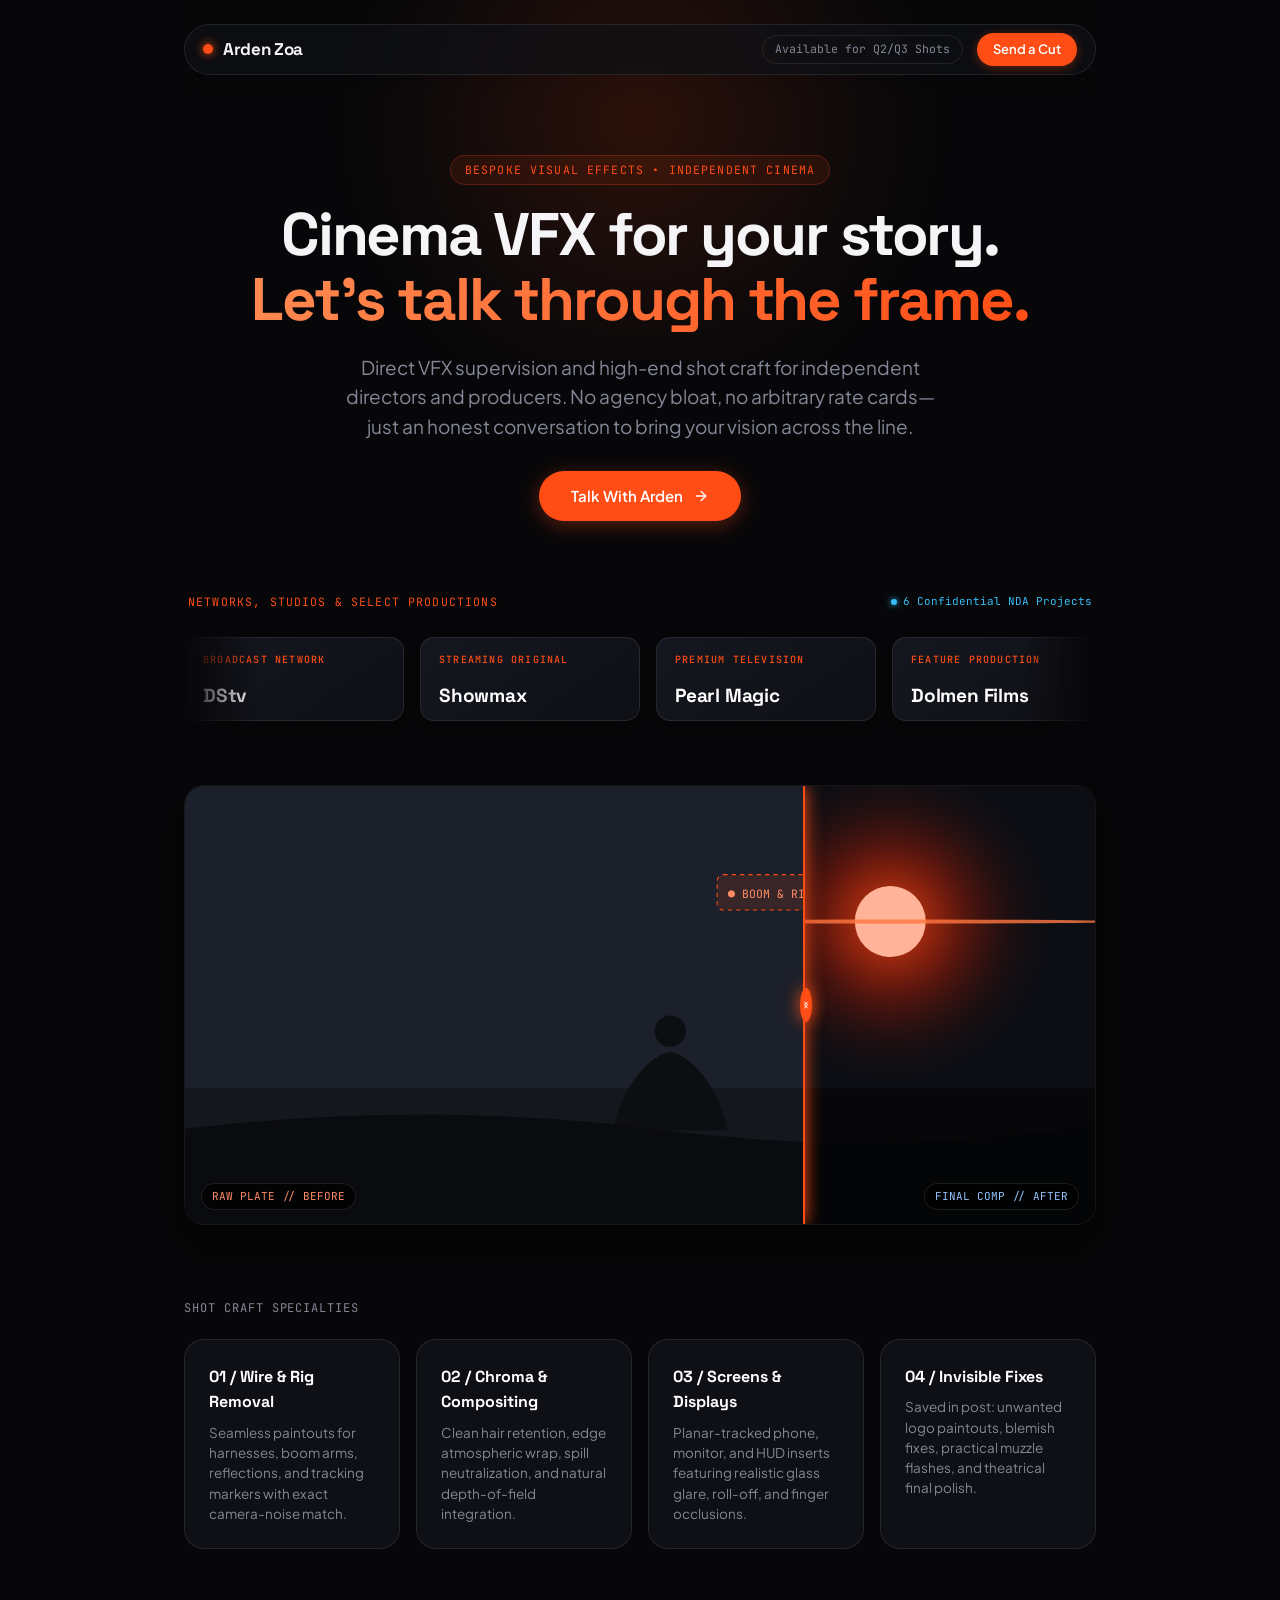
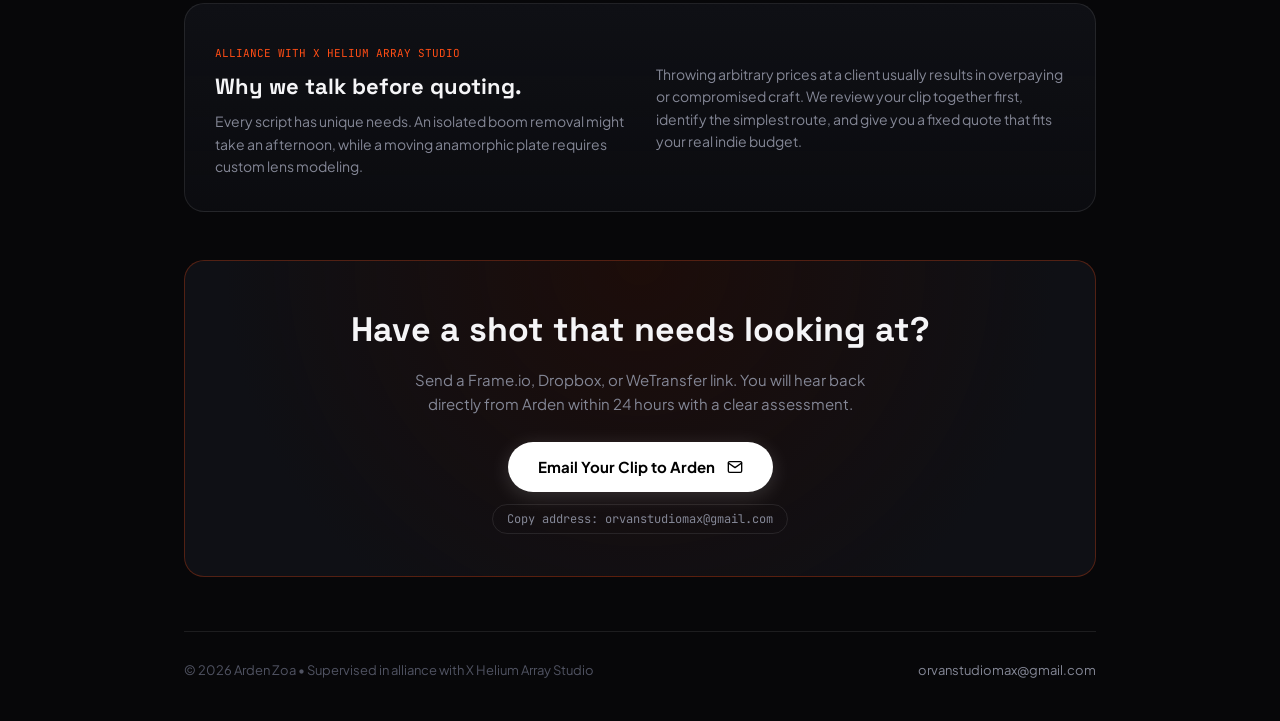
==== index.html @ 69e568c4 "Add files via upload" ====
<!doctype html>
<html lang="en">
<head>
  <meta charset="utf-8">
  <meta name="viewport" content="width=device-width, initial-scale=1">
  <title>Arden Zoa — Bespoke Cinema VFX</title>
  <meta name="description" content="Visual effects supervision and bespoke shot finishing for independent cinema, narrative shorts, and directors. Direct collaboration, zero studio bloat.">

  <!-- Solid Round Orange Circle Favicon -->
  <link rel="icon" type="image/svg+xml" href="data:image/svg+xml,%3Csvg xmlns='http://www.w3.org/2000/svg' viewBox='0 0 32 32'%3E%3Ccircle cx='16' cy='16' r='16' fill='%23ff4d15'/%3E%3C/svg%3E">

  <!-- Clean Modern Typography -->
  <link rel="preconnect" href="https://fonts.googleapis.com">
  <link rel="preconnect" href="https://fonts.gstatic.com" crossorigin>
  <link href="https://fonts.googleapis.com/css2?family=Plus+Jakarta+Sans:wght@300;400;500;600;700&family=Space+Grotesk:wght@600;700&family=JetBrains+Mono:wght@400;500&display=swap" rel="stylesheet">

  <style>
    :root {
      --bg: #070709;
      --surface: #0f1015;
      --surface-elevated: #151720;
      --surface-hover: #1c1e29;
      --border: rgba(255, 255, 255, 0.09);
      --border-light: rgba(255, 255, 255, 0.18);
      --fg: #f5f5f7;
      --muted: #848796;
      --muted-dark: #505362;
      
      /* Fiery Orange Accent Palette */
      --fire: #ff4d15;
      --fire-hover: #ff6636;
      --fire-glow: rgba(255, 77, 21, 0.35);
      --fire-subtle: rgba(255, 77, 21, 0.09);

      /* Tactical Stealth Cyan for NDA Cards */
      --nda-cyan: #38bdf8;
      --nda-cyan-glow: rgba(56, 189, 248, 0.3);
      --nda-bg: #0b111a;
      
      --radius-card: 20px;
      --radius-box: 14px;
      --radius-pill: 999px;
      
      --font-sans: 'Plus Jakarta Sans', -apple-system, BlinkMacSystemFont, sans-serif;
      --font-display: 'Space Grotesk', sans-serif;
      --font-mono: 'JetBrains Mono', monospace;
    }

    * { box-sizing: border-box; margin: 0; padding: 0; }
    html { scroll-behavior: smooth; }

    body {
      background-color: var(--bg);
      color: var(--fg);
      font-family: var(--font-sans);
      font-size: 16px;
      line-height: 1.6;
      -webkit-font-smoothing: antialiased;
      overflow-x: hidden;
    }

    /* Ambient Warm Glow */
    .ambient-glow {
      position: fixed;
      top: -120px;
      left: 50%;
      transform: translateX(-50%);
      width: clamp(320px, 80vw, 750px);
      height: 480px;
      background: radial-gradient(circle, rgba(255, 77, 21, 0.15) 0%, rgba(255, 102, 54, 0.03) 50%, transparent 70%);
      pointer-events: none;
      z-index: 0;
    }

    .wrap {
      max-width: 960px;
      margin: 0 auto;
      padding: 0 24px;
      position: relative;
      z-index: 1;
    }

    /* Navigation */
    header {
      padding: 24px 0 16px;
      position: sticky;
      top: 0;
      z-index: 100;
      backdrop-filter: blur(14px);
      -webkit-backdrop-filter: blur(14px);
    }

    .nav-bar {
      display: flex;
      justify-content: space-between;
      align-items: center;
      background: rgba(15, 16, 21, 0.75);
      border: 1px solid var(--border);
      border-radius: var(--radius-pill);
      padding: 8px 18px;
    }

    .brand {
      display: flex;
      align-items: center;
      gap: 10px;
      text-decoration: none;
      color: var(--fg);
    }

    .brand-mark {
      width: 10px;
      height: 10px;
      background: var(--fire);
      border-radius: 50%;
      box-shadow: 0 0 10px var(--fire);
    }

    .brand-title {
      font-family: var(--font-display);
      font-weight: 700;
      font-size: 17px;
      letter-spacing: -0.02em;
    }

    .nav-actions {
      display: flex;
      align-items: center;
      gap: 14px;
    }

    .status-pill {
      font-family: var(--font-mono);
      font-size: 11.5px;
      color: var(--muted);
      border: 1px solid var(--border);
      padding: 4px 12px;
      border-radius: var(--radius-pill);
      display: none;
    }

    @media (min-width: 600px) {
      .status-pill { display: inline-block; }
    }

    .btn-nav {
      background: var(--fire);
      color: #fff;
      font-size: 13px;
      font-weight: 600;
      padding: 6px 16px;
      border-radius: var(--radius-pill);
      text-decoration: none;
      box-shadow: 0 2px 10px var(--fire-glow);
      transition: all 0.2s ease;
    }

    .btn-nav:hover {
      background: var(--fire-hover);
      box-shadow: 0 4px 16px var(--fire-glow);
      transform: translateY(-1px);
    }

    /* Hero */
    .hero {
      padding: 64px 0 32px;
      text-align: center;
    }

    .hero-meta {
      font-family: var(--font-mono);
      font-size: 11.5px;
      color: var(--fire);
      letter-spacing: 0.1em;
      text-transform: uppercase;
      margin-bottom: 18px;
      display: inline-flex;
      align-items: center;
      gap: 8px;
      background: var(--fire-subtle);
      border: 1px solid rgba(255, 77, 21, 0.25);
      padding: 5px 14px;
      border-radius: var(--radius-pill);
    }

    h1 {
      font-family: var(--font-display);
      font-size: clamp(34px, 5.5vw, 60px);
      line-height: 1.08;
      letter-spacing: -0.035em;
      font-weight: 700;
      margin-bottom: 20px;
    }

    h1 em {
      font-style: normal;
      background: linear-gradient(120deg, #ff8b52, var(--fire));
      -webkit-background-clip: text;
      -webkit-text-fill-color: transparent;
    }

    .hero-sub {
      color: var(--muted);
      font-size: clamp(16px, 2vw, 19px);
      max-width: 620px;
      margin: 0 auto 30px;
      line-height: 1.55;
    }

    .hero-cta-group {
      display: flex;
      justify-content: center;
      align-items: center;
    }

    .btn-fire {
      background: var(--fire);
      color: #fff;
      font-weight: 600;
      font-size: 15px;
      padding: 13px 32px;
      border-radius: var(--radius-pill);
      text-decoration: none;
      display: inline-flex;
      align-items: center;
      gap: 10px;
      box-shadow: 0 4px 20px var(--fire-glow);
      transition: all 0.2s cubic-bezier(0.16, 1, 0.3, 1);
    }

    .btn-fire:hover {
      background: var(--fire-hover);
      transform: translateY(-2px);
      box-shadow: 0 8px 25px rgba(255, 77, 21, 0.5);
    }

    /* PROMINENT STUDIO BOXES TICKER */
    .brand-ticker-section {
      margin: 40px 0 54px;
    }

    .ticker-header {
      display: flex;
      justify-content: space-between;
      align-items: center;
      margin-bottom: 16px;
      padding: 0 4px;
    }

    .ticker-label {
      font-family: var(--font-mono);
      font-size: 11.5px;
      letter-spacing: 0.1em;
      text-transform: uppercase;
      color: var(--fire);
      display: flex;
      align-items: center;
      gap: 8px;
    }

    .ticker-sub {
      font-family: var(--font-mono);
      font-size: 11px;
      color: var(--nda-cyan);
      display: flex;
      align-items: center;
      gap: 6px;
    }

    .ticker-sub::before {
      content: "";
      width: 6px;
      height: 6px;
      background: var(--nda-cyan);
      border-radius: 50%;
      box-shadow: 0 0 6px var(--nda-cyan);
    }

    .ticker-viewport {
      overflow: hidden;
      position: relative;
      width: 100%;
      mask-image: linear-gradient(to right, transparent 0%, black 8%, black 92%, transparent 100%);
      -webkit-mask-image: linear-gradient(to right, transparent 0%, black 8%, black 92%, transparent 100%);
      padding: 10px 0;
    }

    .ticker-track {
      display: flex;
      width: max-content;
      gap: 16px;
      animation: scroll 32s linear infinite;
    }

    .ticker-track:hover {
      animation-play-state: paused;
    }

    /* Standard Studio Box (Orange Theme) */
    .studio-box {
      width: 220px;
      height: 84px;
      background: linear-gradient(145deg, var(--surface-elevated) 0%, var(--surface) 100%);
      border: 1px solid var(--border);
      border-radius: var(--radius-box);
      padding: 14px 18px;
      display: flex;
      flex-direction: column;
      justify-content: space-between;
      box-shadow: 0 6px 18px rgba(0, 0, 0, 0.35);
      transition: all 0.25s ease;
      flex-shrink: 0;
    }

    .studio-box:hover {
      border-color: rgba(255, 77, 21, 0.45);
      transform: translateY(-2px);
      box-shadow: 0 10px 24px rgba(0, 0, 0, 0.5), 0 0 15px var(--fire-glow);
    }

    .box-category {
      font-family: var(--font-mono);
      font-size: 10px;
      font-weight: 500;
      letter-spacing: 0.12em;
      text-transform: uppercase;
      color: var(--fire);
      display: flex;
      align-items: center;
      gap: 6px;
    }

    .box-name {
      font-family: var(--font-display);
      font-size: 19px;
      font-weight: 700;
      color: #fff;
      letter-spacing: -0.01em;
      line-height: 1.1;
    }

    /* DISTINCT NDA CARDS (Tactical Stealth Cyan) */
    .studio-box.confidential {
      background: linear-gradient(145deg, #0e141f 0%, #070a0e 100%);
      border: 1px solid rgba(56, 189, 248, 0.25);
      box-shadow: 0 6px 18px rgba(0, 0, 0, 0.5);
    }

    .studio-box.confidential:hover {
      border-color: var(--nda-cyan);
      box-shadow: 0 10px 24px rgba(0, 0, 0, 0.6), 0 0 18px var(--nda-cyan-glow);
    }

    .studio-box.confidential .box-category {
      color: var(--nda-cyan);
    }

    .studio-box.confidential .box-name {
      font-size: 16.5px;
      color: #e0f2fe;
    }

    .confidential-tag {
      display: inline-block;
      width: 6px;
      height: 6px;
      background: var(--nda-cyan);
      border-radius: 50%;
      box-shadow: 0 0 8px var(--nda-cyan);
    }

    @keyframes scroll {
      0% { transform: translateX(0); }
      100% { transform: translateX(-50%); }
    }

    /* Auto-Sliding VFX Plate Container */
    .slider-wrap {
      margin: 10px 0 54px;
    }

    .viewport {
      position: relative;
      width: 100%;
      height: clamp(290px, 46vw, 440px);
      border-radius: var(--radius-card);
      overflow: hidden;
      border: 1px solid var(--border);
      background: #000;
      user-select: none;
      -webkit-user-select: none;
      box-shadow: 0 20px 40px rgba(0, 0, 0, 0.6);
      cursor: ew-resize;
      touch-action: pan-y;
    }

    .layer {
      position: absolute;
      inset: 0;
      width: 100%;
      height: 100%;
    }

    /* High-Res Online Plates & Fallback Vectors */
    .shot-img {
      position: absolute;
      inset: 0;
      width: 100%;
      height: 100%;
      object-fit: cover;
      object-position: center;
      display: block;
      pointer-events: none;
      user-select: none;
      -webkit-user-drag: none;
    }

    svg.shot-vector {
      width: 100%;
      height: 100%;
      display: none; /* Shows only if offline or image fails */
      object-fit: cover;
    }

    /* Left-side Overlay Layer (Displays BEFORE on the LEFT) */
    .layer-before-overlay {
      position: absolute;
      top: 0;
      left: 0;
      width: 50%;
      height: 100%;
      overflow: hidden;
      border-right: 2px solid var(--fire);
      box-shadow: 0 0 16px var(--fire);
      z-index: 2;
    }

    .layer-before-inner {
      position: absolute;
      top: 0;
      left: 0;
      height: 100%;
      width: 100%;
      min-width: 960px; /* Synchronized via JS */
    }

    .slider-handle {
      position: absolute;
      top: 0;
      bottom: 0;
      left: 50%;
      width: 2px;
      z-index: 10;
      pointer-events: none;
      display: flex;
      align-items: center;
      justify-content: center;
    }

    .handle-nub {
      width: 34px;
      height: 34px;
      border-radius: 50%;
      background: var(--fire);
      box-shadow: 0 0 16px var(--fire);
      display: flex;
      align-items: center;
      justify-content: center;
      color: #fff;
    }

    .hud-tag {
      position: absolute;
      bottom: 14px;
      font-family: var(--font-mono);
      font-size: 11px;
      padding: 4px 10px;
      border-radius: var(--radius-pill);
      background: rgba(0, 0, 0, 0.7);
      backdrop-filter: blur(8px);
      border: 1px solid rgba(255, 255, 255, 0.1);
      z-index: 5;
    }

    .hud-left { left: 16px; color: #ff8b66; }
    .hud-right { right: 16px; color: #93c5fd; }

    /* 4 Core Focus Areas (Rounded Cards) */
    .focus-section {
      padding: 20px 0 54px;
    }

    .focus-title {
      font-family: var(--font-mono);
      font-size: 12px;
      text-transform: uppercase;
      letter-spacing: 0.08em;
      color: var(--muted);
      margin-bottom: 20px;
    }

    .focus-list {
      display: grid;
      grid-template-columns: repeat(auto-fit, minmax(210px, 1fr));
      gap: 16px;
    }

    .focus-item {
      background: var(--surface);
      border: 1px solid var(--border);
      border-radius: var(--radius-card);
      padding: 24px;
      transition: all 0.2s ease;
    }

    .focus-item:hover {
      border-color: rgba(255, 77, 21, 0.35);
      transform: translateY(-2px);
    }

    .focus-item h3 {
      font-family: var(--font-display);
      font-size: 16px;
      margin-bottom: 8px;
      color: #fff;
    }

    .focus-item p {
      font-size: 13.5px;
      color: var(--muted);
      line-height: 1.5;
    }

    /* "Why We Talk First" Banner */
    .intake-banner {
      background: linear-gradient(180deg, var(--surface) 0%, rgba(15, 16, 21, 0.6) 100%);
      border: 1px solid var(--border);
      border-radius: var(--radius-card);
      padding: 34px 30px;
      margin-bottom: 48px;
      display: grid;
      grid-template-columns: 1fr 1fr;
      gap: 32px;
      align-items: center;
    }

    @media (max-width: 720px) {
      .intake-banner { grid-template-columns: 1fr; gap: 20px; padding: 24px; }
    }

    .intake-banner h2 {
      font-family: var(--font-display);
      font-size: 22px;
      line-height: 1.25;
      margin-bottom: 10px;
    }

    .intake-banner p {
      font-size: 14px;
      color: var(--muted);
      line-height: 1.6;
    }

    .studio-pill {
      display: inline-block;
      font-family: var(--font-mono);
      font-size: 11px;
      color: var(--fire);
      margin-bottom: 10px;
    }

    /* Direct Connect Section */
    .connect-module {
      border: 1px solid rgba(255, 77, 21, 0.28);
      background: radial-gradient(circle at 50% 0%, var(--fire-subtle) 0%, var(--surface) 75%);
      border-radius: var(--radius-card);
      padding: 42px 24px;
      text-align: center;
      margin-bottom: 54px;
    }

    .connect-module h2 {
      font-family: var(--font-display);
      font-size: clamp(24px, 3.5vw, 34px);
      margin-bottom: 10px;
    }

    .connect-module p {
      color: var(--muted);
      font-size: 15px;
      max-width: 480px;
      margin: 0 auto 26px;
    }

    .direct-actions {
      display: flex;
      flex-direction: column;
      align-items: center;
      gap: 12px;
    }

    .email-btn {
      display: inline-flex;
      align-items: center;
      gap: 12px;
      background: #fff;
      color: #000;
      font-weight: 700;
      font-size: 15px;
      padding: 13px 30px;
      border-radius: var(--radius-pill);
      text-decoration: none;
      transition: all 0.2s ease;
      box-shadow: 0 4px 20px rgba(255, 255, 255, 0.15);
    }

    .email-btn:hover {
      background: var(--fire);
      color: #fff;
      box-shadow: 0 0 25px var(--fire-glow);
    }

    .copy-pill {
      font-family: var(--font-mono);
      font-size: 12px;
      color: var(--muted);
      background: transparent;
      border: 1px solid var(--border);
      padding: 6px 14px;
      border-radius: var(--radius-pill);
      cursor: pointer;
      transition: all 0.2s;
    }

    .copy-pill:hover {
      border-color: var(--fire);
      color: var(--fg);
    }

    /* Footer */
    footer {
      border-top: 1px solid var(--border);
      padding: 28px 0 40px;
      font-size: 13px;
      color: var(--muted-dark);
      display: flex;
      justify-content: space-between;
      align-items: center;
      flex-wrap: wrap;
      gap: 12px;
    }

    footer a {
      color: var(--muted);
      text-decoration: none;
      transition: color 0.15s;
    }

    footer a:hover {
      color: var(--fire);
    }

    /* SVG utility */
    .icon {
      width: 16px;
      height: 16px;
      stroke: currentColor;
      stroke-width: 2;
      fill: none;
      stroke-linecap: round;
      stroke-linejoin: round;
    }
  </style>
</head>
<body>

  <div class="ambient-glow"></div>

  <div class="wrap">

    <!-- Header -->
    <header>
      <div class="nav-bar">
        <a href="#" class="brand">
          <div class="brand-mark"></div>
          <span class="brand-title">Arden Zoa</span>
        </a>

        <div class="nav-actions">
          <span class="status-pill">Available for Q2/Q3 Shots</span>
          <a href="#connect" class="btn-nav">Send a Cut</a>
        </div>
      </div>
    </header>

    <!-- Hero -->
    <section class="hero">
      <div class="hero-meta">Bespoke Visual Effects &bull; Independent Cinema</div>
      <h1>
        Cinema VFX for your story.<br>
        <em>Let’s talk through the frame.</em>
      </h1>
      <p class="hero-sub">
        Direct VFX supervision and high-end shot craft for independent directors and producers. No agency bloat, no arbitrary rate cards—just an honest conversation to bring your vision across the line.
      </p>

      <div class="hero-cta-group">
        <a href="#connect" class="btn-fire">
          <span>Talk With Arden</span>
          <svg class="icon" viewBox="0 0 24 24"><line x1="5" y1="12" x2="19" y2="12"></line><polyline points="12 5 19 12 12 19"></polyline></svg>
        </a>
      </div>
    </section>

    <!-- PROMINENT STUDIO BOXES TICKER -->
    <div class="brand-ticker-section">
      <div class="ticker-header">
        <span class="ticker-label">Networks, Studios &amp; Select Productions</span>
        <span class="ticker-sub">6 Confidential NDA Projects</span>
      </div>

      <div class="ticker-viewport">
        <div class="ticker-track">
          
          <!-- Box 1: DStv -->
          <div class="studio-box">
            <span class="box-category">Broadcast Network</span>
            <span class="box-name">DStv</span>
          </div>

          <!-- Box 2: Showmax -->
          <div class="studio-box">
            <span class="box-category">Streaming Original</span>
            <span class="box-name">Showmax</span>
          </div>

          <!-- Box 3: Pearl Magic -->
          <div class="studio-box">
            <span class="box-category">Premium Television</span>
            <span class="box-name">Pearl Magic</span>
          </div>

          <!-- Box 4: Dolmen Films -->
          <div class="studio-box">
            <span class="box-category">Feature Production</span>
            <span class="box-name">Dolmen Films</span>
          </div>

          <!-- Box 5: Orvan Studios -->
          <div class="studio-box">
            <span class="box-category">Creative Studio</span>
            <span class="box-name">Orvan Studios</span>
          </div>

          <!-- Distinct NDA Project 1 (Tactical Cyan) -->
          <div class="studio-box confidential">
            <span class="box-category"><span class="confidential-tag"></span>NDA Restricted</span>
            <span class="box-name">Feature Film</span>
          </div>

          <!-- Distinct NDA Project 2 -->
          <div class="studio-box confidential">
            <span class="box-category"><span class="confidential-tag"></span>NDA Restricted</span>
            <span class="box-name">Sci-Fi Pilot</span>
          </div>

          <!-- Distinct NDA Project 3 -->
          <div class="studio-box confidential">
            <span class="box-category"><span class="confidential-tag"></span>NDA Restricted</span>
            <span class="box-name">Theatrical Teaser</span>
          </div>

          <!-- Distinct NDA Project 4 -->
          <div class="studio-box confidential">
            <span class="box-category"><span class="confidential-tag"></span>NDA Restricted</span>
            <span class="box-name">Premium Series</span>
          </div>

          <!-- Distinct NDA Project 5 -->
          <div class="studio-box confidential">
            <span class="box-category"><span class="confidential-tag"></span>NDA Restricted</span>
            <span class="box-name">Global Campaign</span>
          </div>

          <!-- Distinct NDA Project 6 -->
          <div class="studio-box confidential">
            <span class="box-category"><span class="confidential-tag"></span>NDA Restricted</span>
            <span class="box-name">Docuseries Grade</span>
          </div>

          <!-- DUPLICATE LOOP FOR SEAMLESS 100% INFINITE SCROLL -->
          <div class="studio-box">
            <span class="box-category">Broadcast Network</span>
            <span class="box-name">DStv</span>
          </div>

          <div class="studio-box">
            <span class="box-category">Streaming Original</span>
            <span class="box-name">Showmax</span>
          </div>

          <div class="studio-box">
            <span class="box-category">Premium Television</span>
            <span class="box-name">Pearl Magic</span>
          </div>

          <div class="studio-box">
            <span class="box-category">Feature Production</span>
            <span class="box-name">Dolmen Films</span>
          </div>

          <div class="studio-box">
            <span class="box-category">Creative Studio</span>
            <span class="box-name">Orvan Studios</span>
          </div>

          <div class="studio-box confidential">
            <span class="box-category"><span class="confidential-tag"></span>NDA Restricted</span>
            <span class="box-name">Feature Film</span>
          </div>

          <div class="studio-box confidential">
            <span class="box-category"><span class="confidential-tag"></span>NDA Restricted</span>
            <span class="box-name">Sci-Fi Pilot</span>
          </div>

          <div class="studio-box confidential">
            <span class="box-category"><span class="confidential-tag"></span>NDA Restricted</span>
            <span class="box-name">Theatrical Teaser</span>
          </div>

          <div class="studio-box confidential">
            <span class="box-category"><span class="confidential-tag"></span>NDA Restricted</span>
            <span class="box-name">Premium Series</span>
          </div>

          <div class="studio-box confidential">
            <span class="box-category"><span class="confidential-tag"></span>NDA Restricted</span>
            <span class="box-name">Global Campaign</span>
          </div>

          <div class="studio-box confidential">
            <span class="box-category"><span class="confidential-tag"></span>NDA Restricted</span>
            <span class="box-name">Docuseries Grade</span>
          </div>

        </div>
      </div>
    </div>

    <!-- Auto-Sliding VFX Plate (BEFORE ON LEFT // AFTER ON RIGHT) -->
    <div class="slider-wrap">
      <div class="viewport" id="viewport">
        
        <!-- BASE LAYER: Final Composite (Revealed on the RIGHT) -->
        <div class="layer layer-after-base">
          <img src="https://cdnb.artstation.com/p/assets/images/images/066/772/903/large/patrick-chris-black-test-comps-03.jpg?1693750881" 
               alt="After VFX - Final Finished Composite" 
               class="shot-img"
               draggable="false"
               onerror="this.style.display='none'; document.getElementById('compFallback').style.display='block';">

          <!-- Offline Vector Fallback -->
          <svg id="compFallback" class="shot-vector" viewBox="0 0 940 420" preserveAspectRatio="xMidYMid slice" xmlns="http://www.w3.org/2000/svg">
            <defs>
              <radialGradient id="emberWrap" cx="710" cy="130" r="160" gradientUnits="userSpaceOnUse">
                <stop offset="0%" stop-color="#ff4d15" stop-opacity="0.85"/>
                <stop offset="45%" stop-color="#ff2600" stop-opacity="0.3"/>
                <stop offset="100%" stop-color="#070709" stop-opacity="0"/>
              </radialGradient>
            </defs>
            <rect width="940" height="420" fill="#070709"/>
            <path d="M0 0h940v290H0z" fill="#0c0e14"/>
            <circle cx="710" cy="130" r="160" fill="url(#emberWrap)"/>
            <circle cx="710" cy="130" r="34" fill="#ffb499"/>
            <path d="M0 330q235-30 470 0t470-10v100H0z" fill="#040507"/>
            <path d="M420 330c12-55 45-75 55-75s43 20 55 75z" fill="#040507"/>
            <circle cx="475" cy="235" r="15" fill="#040507"/>
            <ellipse cx="710" cy="130" rx="230" ry="2" fill="#ff7742" opacity="0.8"/>
          </svg>

          <span class="hud-tag hud-right">FINAL COMP // AFTER</span>
        </div>

        <!-- OVERLAY LAYER: Raw Camera Plate (Clipped from Left 0% to Divider Position) -->
        <div class="layer-before-overlay" id="beforeLayer">
          <div class="layer-before-inner" id="beforeInner">
            <img src="https://cdnb.artstation.com/p/assets/images/images/066/773/099/large/patrick-chris-black-raw.jpg?1693751163" 
                 alt="Before VFX - Raw Camera Plate" 
                 class="shot-img"
                 draggable="false"
                 onerror="this.style.display='none'; document.getElementById('rawFallback').style.display='block';">
            
            <!-- Offline Vector Fallback -->
            <svg id="rawFallback" class="shot-vector" viewBox="0 0 940 420" preserveAspectRatio="xMidYMid slice" xmlns="http://www.w3.org/2000/svg">
              <rect width="940" height="420" fill="#14171d"/>
              <path d="M0 0h940v290H0z" fill="#1c202a"/>
              <circle cx="710" cy="130" r="50" fill="#2a303e"/>
              <path d="M420 330c12-55 45-75 55-75s43 20 55 75z" fill="#0d0e12"/>
              <circle cx="475" cy="235" r="15" fill="#0d0e12"/>
              <path d="M0 330q235-30 470 0t470-10v100H0z" fill="#0a0b0e"/>
              <rect x="520" y="85" width="140" height="34" rx="6" fill="rgba(255,77,21,0.12)" stroke="#ff4d15" stroke-dasharray="4"/>
              <text x="530" y="107" fill="#ff8b66" font-family="'JetBrains Mono', monospace" font-size="11">● BOOM &amp; RIG CABLE</text>
            </svg>
          </div>
          <span class="hud-tag hud-left">RAW PLATE // BEFORE</span>
        </div>

        <!-- Slider Divider & Handle -->
        <div class="slider-handle" id="handle">
          <div class="handle-nub">
            <svg class="icon" viewBox="0 0 24 24" style="width: 12px; height: 12px;">
              <polyline points="15 18 9 12 15 6"></polyline>
              <polyline points="9 18 15 12 9 6"></polyline>
            </svg>
          </div>
        </div>

      </div>
    </div>

    <!-- Core Focus Areas -->
    <section class="focus-section">
      <div class="focus-title">Shot Craft Specialties</div>
      <div class="focus-list">
        <div class="focus-item">
          <h3>01 / Wire &amp; Rig Removal</h3>
          <p>Seamless paintouts for harnesses, boom arms, reflections, and tracking markers with exact camera-noise match.</p>
        </div>
        <div class="focus-item">
          <h3>02 / Chroma &amp; Compositing</h3>
          <p>Clean hair retention, edge atmospheric wrap, spill neutralization, and natural depth-of-field integration.</p>
        </div>
        <div class="focus-item">
          <h3>03 / Screens &amp; Displays</h3>
          <p>Planar-tracked phone, monitor, and HUD inserts featuring realistic glass glare, roll-off, and finger occlusions.</p>
        </div>
        <div class="focus-item">
          <h3>04 / Invisible Fixes</h3>
          <p>Saved in post: unwanted logo paintouts, blemish fixes, practical muzzle flashes, and theatrical final polish.</p>
        </div>
      </div>
    </section>

    <!-- Why We Talk First -->
    <div class="intake-banner">
      <div>
        <span class="studio-pill">ALLIANCE WITH X HELIUM ARRAY STUDIO</span>
        <h2>Why we talk before quoting.</h2>
        <p>
          Every script has unique needs. An isolated boom removal might take an afternoon, while a moving anamorphic plate requires custom lens modeling. 
        </p>
      </div>
      <div>
        <p>
          Throwing arbitrary prices at a client usually results in overpaying or compromised craft. We review your clip together first, identify the simplest route, and give you a fixed quote that fits your real indie budget.
        </p>
      </div>
    </div>

    <!-- Direct Connect Section -->
    <section id="connect" class="connect-module">
      <h2>Have a shot that needs looking at?</h2>
      <p>
        Send a Frame.io, Dropbox, or WeTransfer link. You will hear back directly from Arden within 24 hours with a clear assessment.
      </p>

      <div class="direct-actions">
        <a href="mailto:orvanstudiomax@gmail.com?subject=VFX%20Review%20for%20Arden%20Zoa&body=Hi%20Arden%2C%0A%0AWe%20have%20a%20project%20in%20post%20and%20would%20love%20your%20eyes%20on%20a%20shot.%0A%0AProject%20Type%20(Feature%20%2F%20Short%20%2F%20Music%20Video)%3A%20%0ALink%20to%20clip%20or%20plate%3A%20%0ADeadline%20notes%3A%20" class="email-btn">
          <span>Email Your Clip to Arden</span>
          <svg class="icon" viewBox="0 0 24 24"><path d="M4 4h16c1.1 0 2 .9 2 2v12c0 1.1-.9 2-2 2H4c-1.1 0-2-.9-2-2V6c0-1.1.9-2 2-2z"></path><polyline points="22,6 12,13 2,6"></polyline></svg>
        </a>

        <button class="copy-pill" id="copyBtn" onclick="copyEmail()">
          Copy address: orvanstudiomax@gmail.com
        </button>
      </div>
    </section>

    <!-- Footer -->
    <footer>
      <div>
        &copy; <span id="year"></span> Arden Zoa &bull; Supervised in alliance with X Helium Array Studio
      </div>
      <div>
        <a href="mailto:orvanstudiomax@gmail.com">orvanstudiomax@gmail.com</a>
      </div>
    </footer>

  </div>

  <script>
    document.getElementById('year').textContent = new Date().getFullYear();

    // Auto-Sliding & Interactive Before/After Logic
    const viewport = document.getElementById('viewport');
    const beforeLayer = document.getElementById('beforeLayer');
    const beforeInner = document.getElementById('beforeInner');
    const handle = document.getElementById('handle');

    let isUserInteracting = false;
    let autoSlideActive = true;
    let currentPct = 50;
    let animPhase = 0;
    let resumeTimer = null;

    function resizeInner() {
      if (beforeInner && viewport) {
        beforeInner.style.width = viewport.offsetWidth + 'px';
      }
    }
    window.addEventListener('resize', resizeInner);
    resizeInner();

    function setDividerPos(pct) {
      currentPct = Math.max(5, Math.min(95, pct));
      beforeLayer.style.width = currentPct + '%';
      handle.style.left = currentPct + '%';
    }

    // Smooth auto-slide loop using a gentle sine wave
    function tickAutoSlide() {
      if (autoSlideActive && !isUserInteracting) {
        animPhase += 0.009;
        const calculated = 50 + (Math.sin(animPhase) * 28);
        setDividerPos(calculated);
      }
      requestAnimationFrame(tickAutoSlide);
    }
    requestAnimationFrame(tickAutoSlide);

    function handlePointer(clientX) {
      const rect = viewport.getBoundingClientRect();
      const pct = ((clientX - rect.left) / rect.width) * 100;
      setDividerPos(pct);
    }

    function pauseAndTrack(clientX) {
      isUserInteracting = true;
      autoSlideActive = false;
      clearTimeout(resumeTimer);
      handlePointer(clientX);
    }

    function scheduleResume() {
      isUserInteracting = false;
      clearTimeout(resumeTimer);
      // Wait 2.2 seconds after release, then smoothly resume auto-slide
      resumeTimer = setTimeout(() => {
        const clampedVal = Math.max(-1, Math.min(1, (currentPct - 50) / 28));
        animPhase = Math.asin(clampedVal);
        autoSlideActive = true;
      }, 2200);
    }

    // Mouse Events
    viewport.addEventListener('mousedown', (e) => {
      pauseAndTrack(e.clientX);
    });

    window.addEventListener('mousemove', (e) => {
      if (isUserInteracting) handlePointer(e.clientX);
    });

    window.addEventListener('mouseup', () => {
      if (isUserInteracting) scheduleResume();
    });

    // Touch Events (Mobile & Tablet)
    viewport.addEventListener('touchstart', (e) => {
      pauseAndTrack(e.touches[0].clientX);
    }, { passive: true });

    window.addEventListener('touchmove', (e) => {
      if (isUserInteracting) handlePointer(e.touches[0].clientX);
    }, { passive: true });

    window.addEventListener('touchend', () => {
      if (isUserInteracting) scheduleResume();
    });

    // 1-Click Copy Email function
    function copyEmail() {
      const email = 'orvanstudiomax@gmail.com';
      navigator.clipboard.writeText(email).then(() => {
        const btn = document.getElementById('copyBtn');
        btn.textContent = 'Copied to clipboard!';
        btn.style.color = '#ff4d15';
        setTimeout(() => {
          btn.textContent = 'Copy address: ' + email;
          btn.style.color = '';
        }, 2200);
      });
    }
  </script>
</body>
</html>
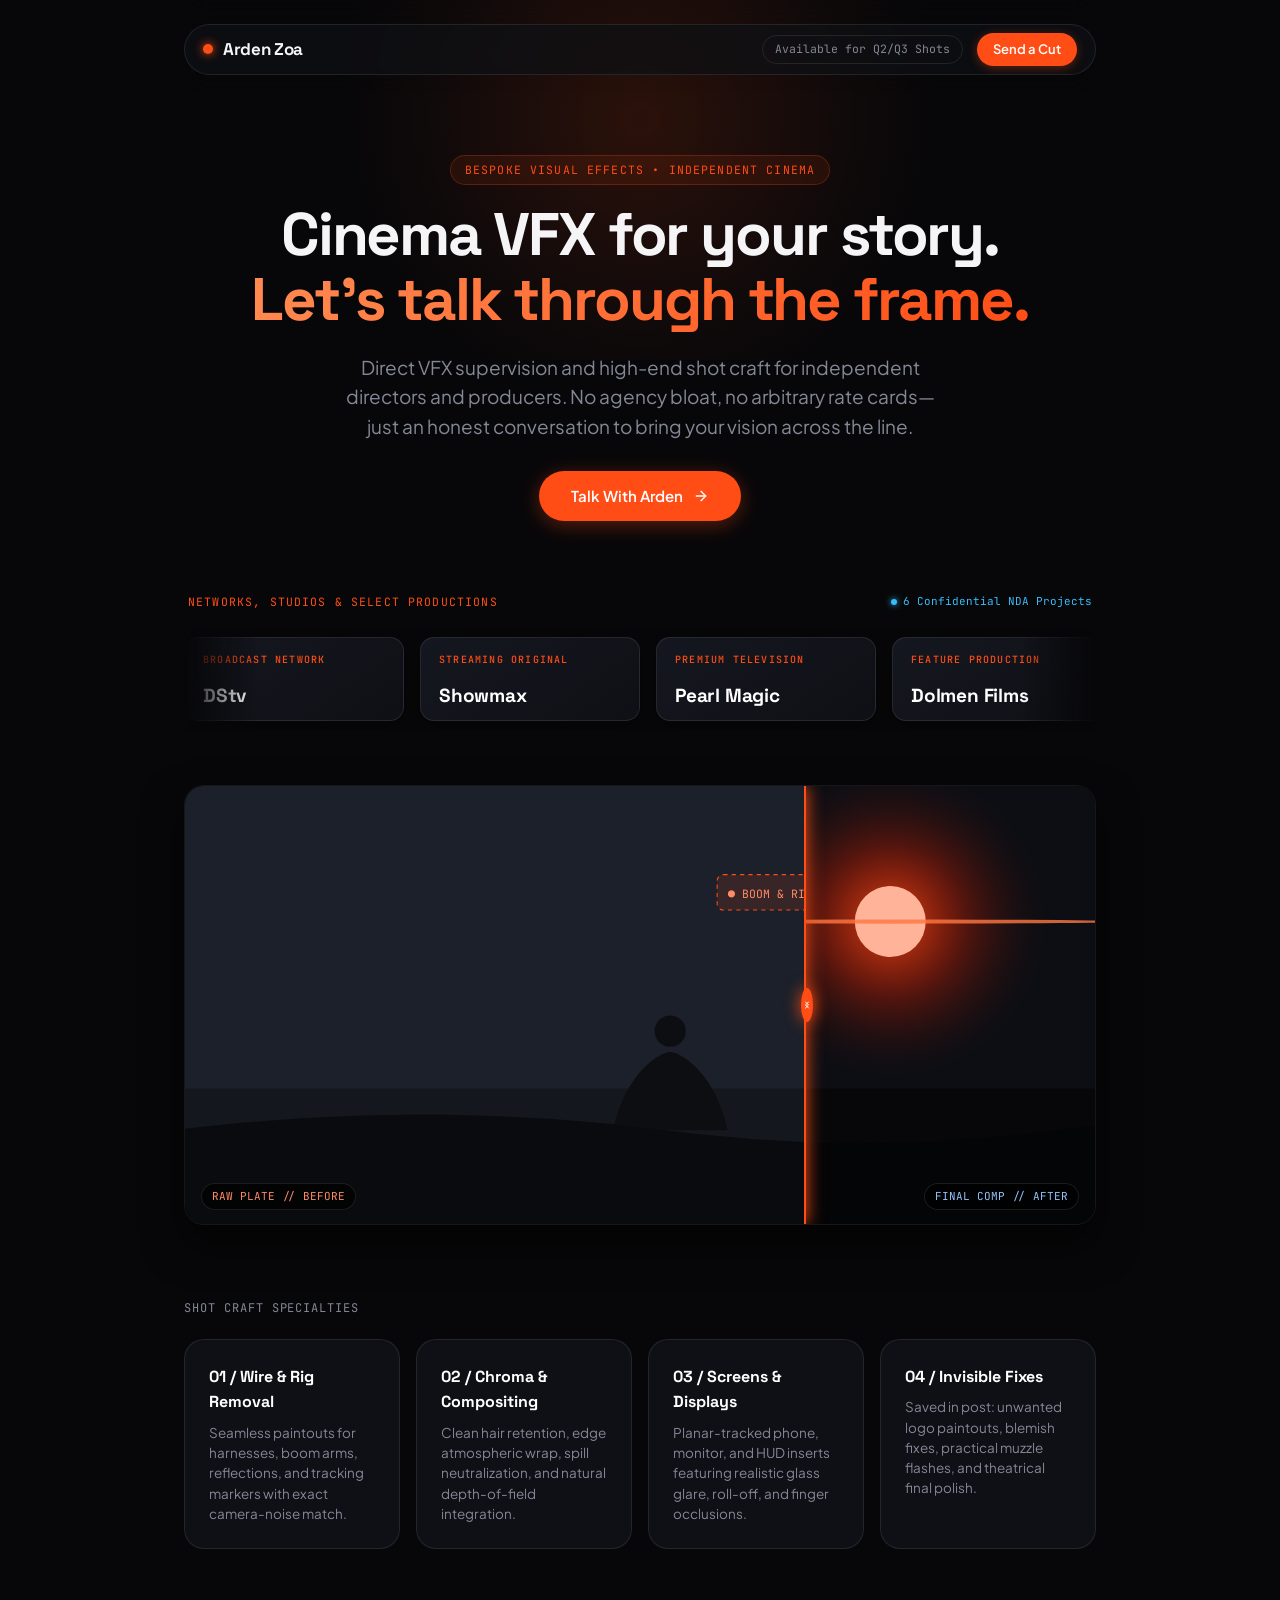
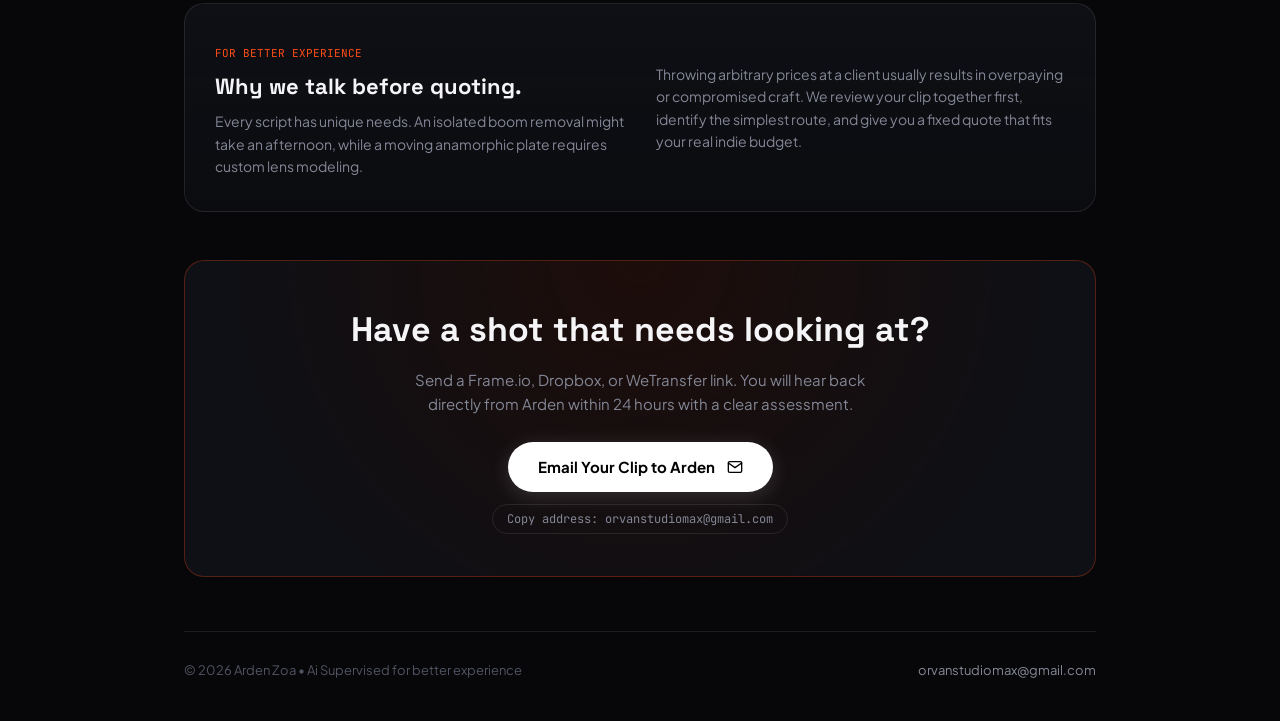
==== commit 587b39a6: "Arden automated deployment: cleanstem (2026-11-14T08:57:35Z)" ====
--- a/index.html
+++ b/index.html
@@ -945,7 +945,7 @@
     <!-- Why We Talk First -->
     <div class="intake-banner">
       <div>
-        <span class="studio-pill">ALLIANCE WITH X HELIUM ARRAY STUDIO</span>
+        <span class="studio-pill">FOR BETTER EXPERIENCE</span>
         <h2>Why we talk before quoting.</h2>
         <p>
           Every script has unique needs. An isolated boom removal might take an afternoon, while a moving anamorphic plate requires custom lens modeling. 
@@ -980,7 +980,7 @@
     <!-- Footer -->
     <footer>
       <div>
-        &copy; <span id="year"></span> Arden Zoa &bull; Supervised in alliance with X Helium Array Studio
+        &copy; <span id="year"></span> Arden Zoa &bull; Ai Supervised for better experience
       </div>
       <div>
         <a href="mailto:orvanstudiomax@gmail.com">orvanstudiomax@gmail.com</a>
